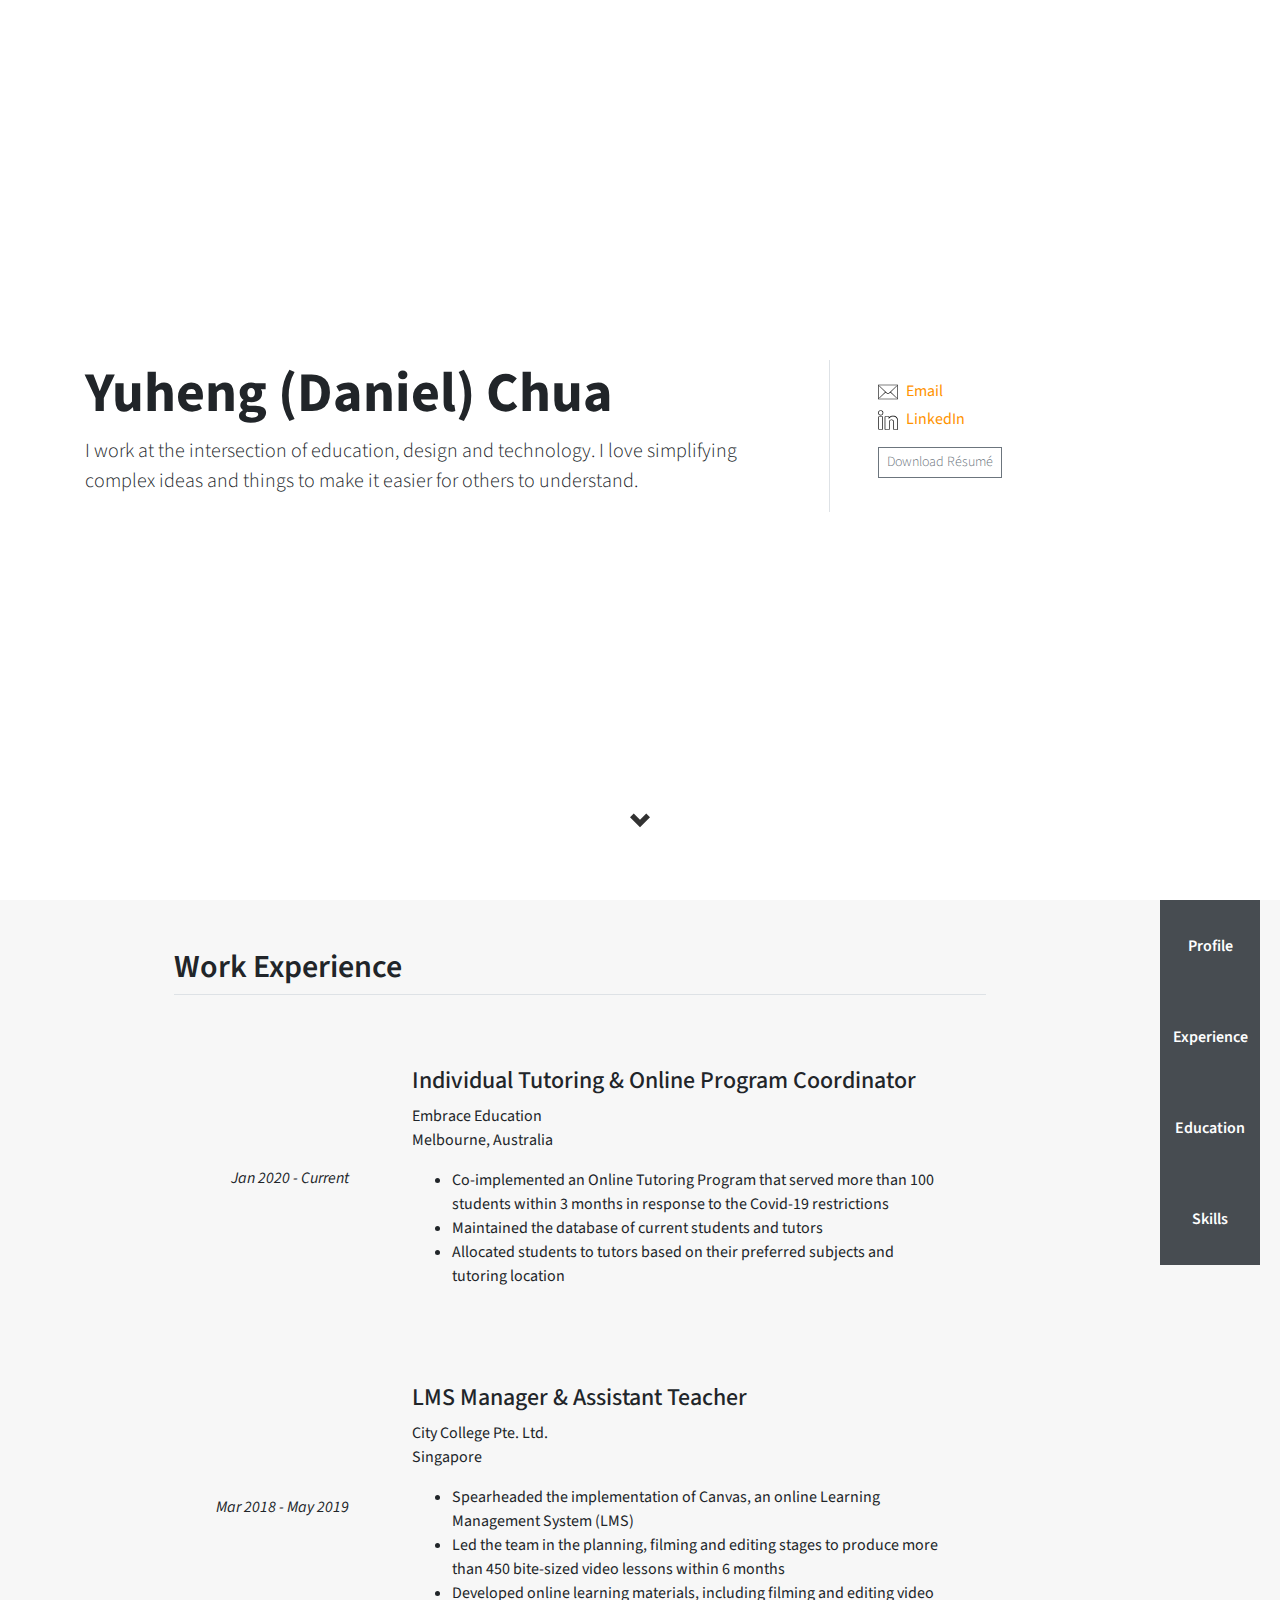
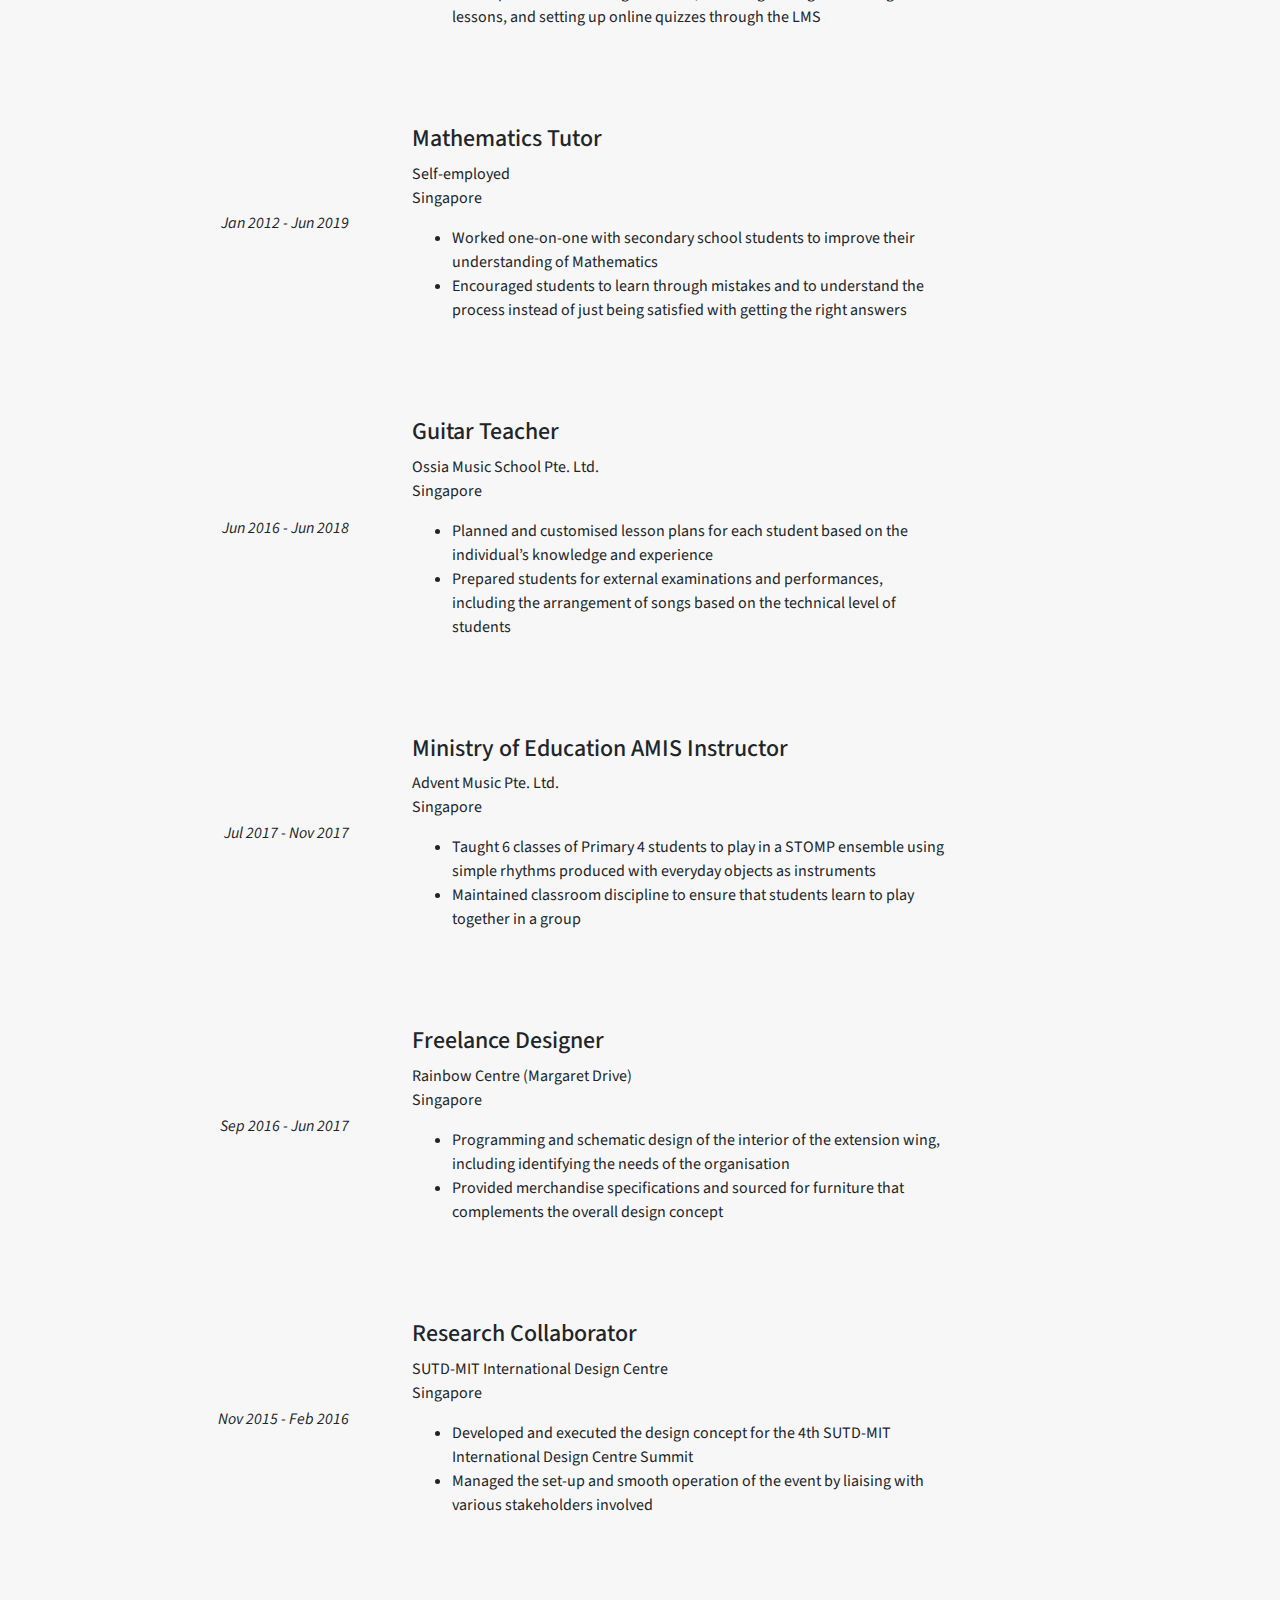
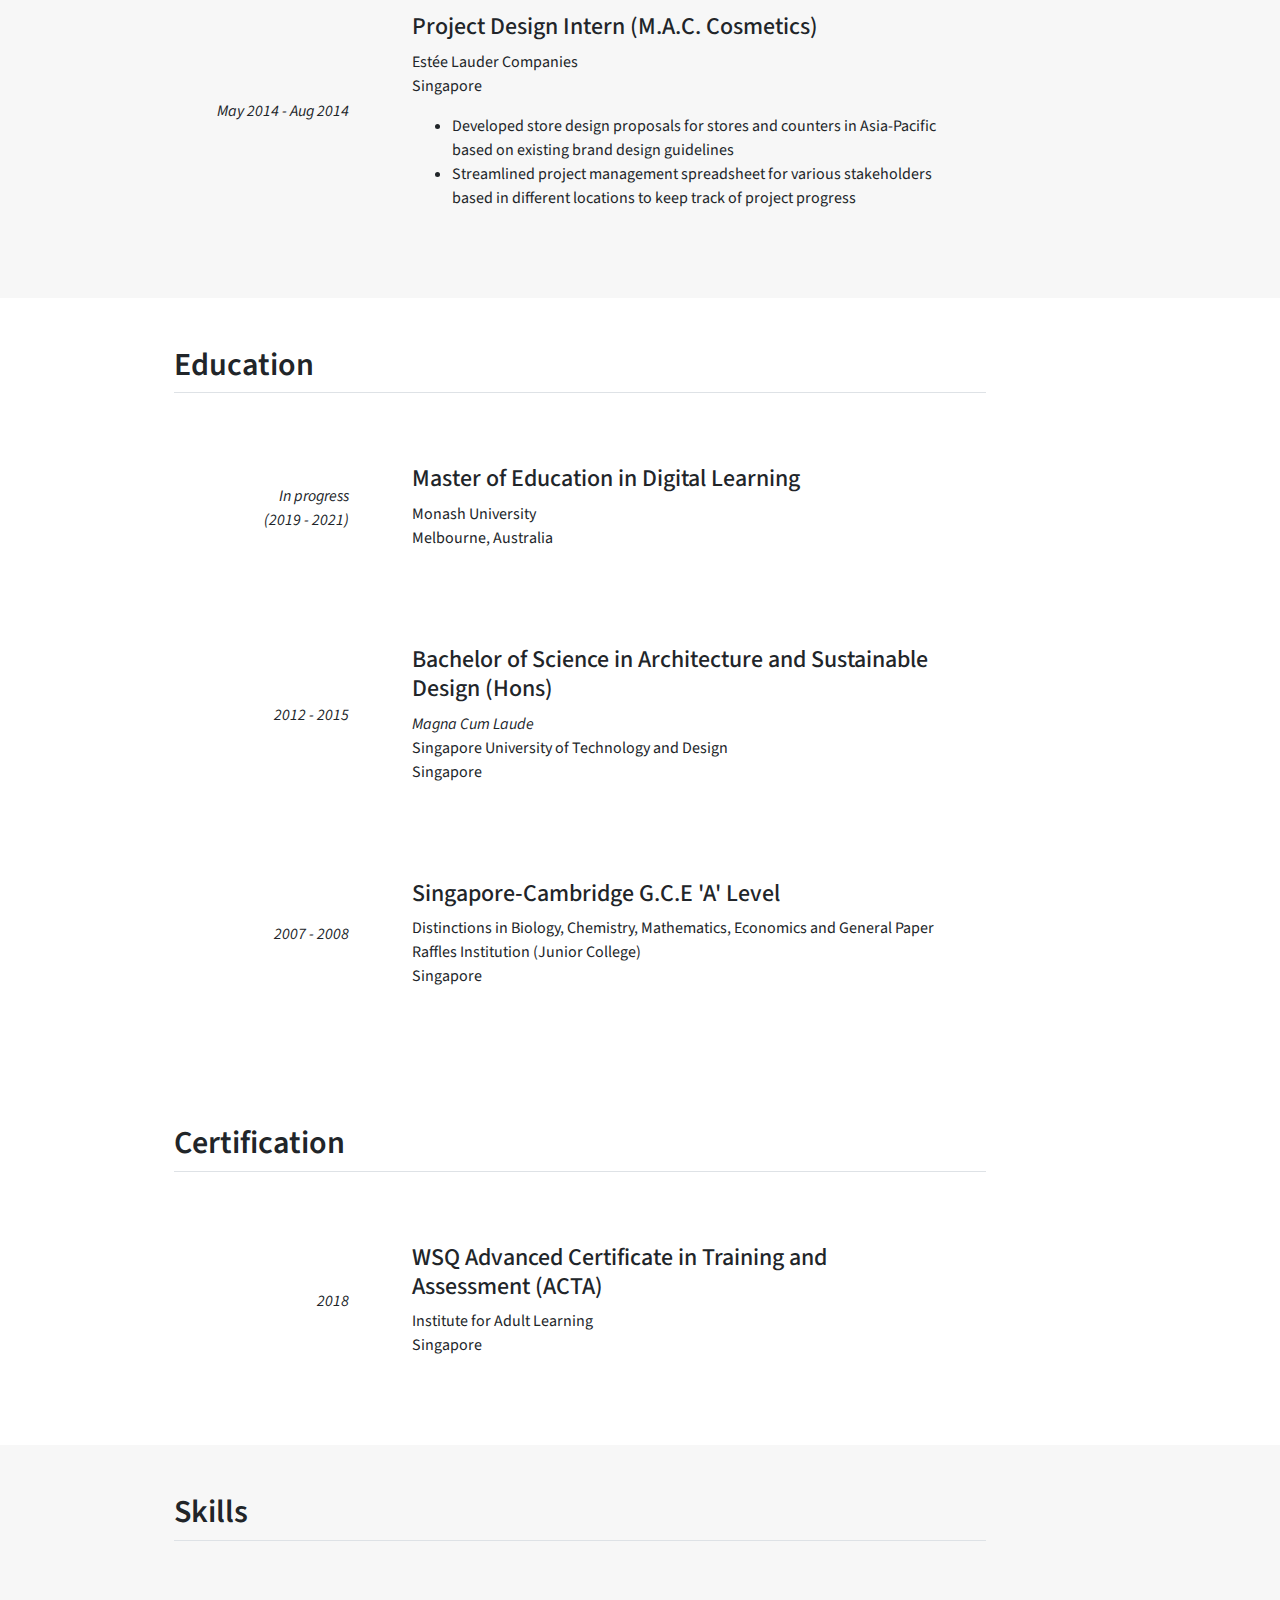
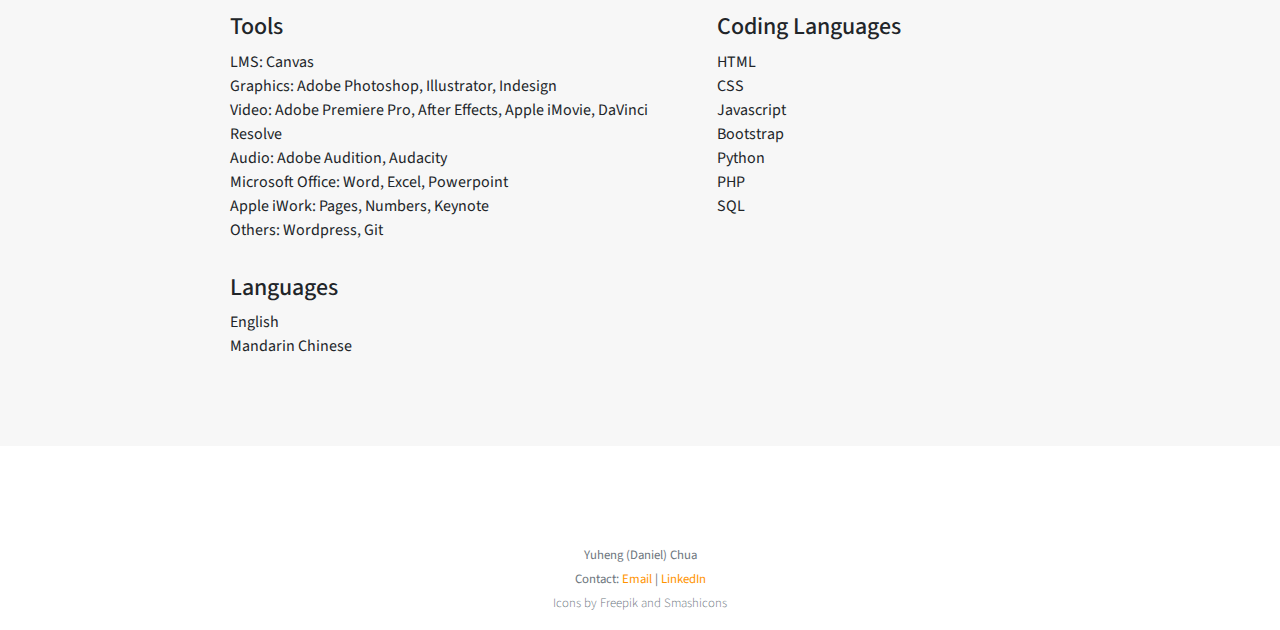
==== index.html @ b3e08696 "Initial commit" ====
<!DOCTYPE html>
<html lang="en" dir="ltr">

<head>
  <meta http-equiv="Content-Type" content="text/html; charset=UTF-8" />
  <meta name="viewport" content="width=device-width, initial-scale=1.0">

  <title>Yuheng (Daniel) Chua</title>

  <link rel="icon" href="images/favicon-daniel_32x32.png" type="image/png" sizes="32x32">

  <link rel="stylesheet" href="css/bootstrap-custom.css">
  <link href="https://fonts.googleapis.com/css2?family=Source+Code+Pro&family=Source+Sans+Pro:ital,wght@0,300;0,400;0,600;0,700;1,300;1,400;1,600;1,700&display=swap" rel="stylesheet">
  <link rel="stylesheet" href="css/styles.css">

</head>

<body>


  <!-- *** HEADER *** -->
  <header>
    <div class="jumbotron d-flex flex-column vh-100 m-0 bg-white">

      <div class=" container my-auto w-100">
        <div class="row align-items-center">

          <div class="col-12 col-lg-8 border-lg-right pr-lg-5">
            <h1 class="display-4 font-weight-bold">Yuheng (Daniel) Chua</h1>
            <p class="lead">I work at the intersection of education, design and technology. I love simplifying complex ideas and things to make it easier for others to understand.</p>
          </div><!-- .col -->

          <div class="col-12 col-lg-4 pl-lg-5">
            <p class="mb-1">
              <a href="mailto:chuayuheng@gmail.com">
                <img src="images/mail.svg" width=20 alt="Email" class="align-text-bottom"><span class="ml-2 my-0">Email</span>
              </a>
            </p>
            <p>
              <a href="https://www.linkedin.com/in/daniel-chua-6987a7190/" target="_blank">
                <img src="images/linkedin.svg" width=20 alt="Email" class="align-text-bottom"><span class="ml-2 my-0 ">LinkedIn</span>
              </a>
            </p>
            <p>
              <a href="downloads/daniel_resume.pdf" class="btn btn-sm btn-outline-secondary font-weight-light" target="_blank">Download Résumé</a>
            </p>

          </div><!-- .col -->
        </div><!-- .row -->

      </div><!-- .jumbotron -->

      <div class="scroll align-self-end mx-auto mb-1">
        <a href="#work-experience">
          <img src="images/chevron-bottom.svg" width=20 alt="Scroll down">
        </a>
      </div>

    </div><!-- .d-flex -->

    <nav id="navbar" class="navbar navbar-expand-lg navbar-light bg-dark">
      <button class="navbar-toggler ml-auto bg-light" type="button" data-toggle="collapse" data-target="#navbarSupportedContent" aria-controls="navbarSupportedContent" aria-expanded="false" aria-label="Toggle navigation">
        <span class="navbar-toggler-icon"></span>
      </button>
      <div class="collapse navbar-collapse" id="navbarSupportedContent">
        <ul class="navbar-nav m-0 mt-2 w-100">
          <li class="nav-item m-0 w-100">
            <a class="nav-link text-white font-weight-semi-bold text-center" href="#">Profile</a>
          </li>
          <li class="nav-item m-0 w-100">
            <a class="nav-link text-white font-weight-semi-bold text-center" href="#work-experience">Experience</a>
          </li>
          <li class="nav-item m-0 w-100">
            <a class="nav-link text-white font-weight-semi-bold text-center" href="#education">Education</a>
          </li>
          <li class="nav-item m-0 w-100">
            <a class="nav-link text-white font-weight-semi-bold text-center" href="#skills">Skills</a>
          </li>
        </ul>
      </div>

    </nav>


  </header>

  <main>

    <!-- *** WORK EXPERIENCE *** -->
    <section class="w-100 mybg-light-grey">
      <div class="section-container">

        <!-- Section title -->
        <div id="work-experience" class="section-title pt-5 mb-5">
          <div class="container px-md-0 border-bottom">
            <h2 class="font-weight-semi-bold">Work Experience</h2>
          </div>
        </div>

        <!-- Section contents -->
        <div class="section-contents container py-2">

          <!-- START: Job Entry -->
          <div class="row align-items-center py-md-3 mb-5">

            <!-- Job title & summary -->
            <div class="col-12 col-md-3 pl-md-0 pr-md-5 text-md-right">
              <p><i>Jan 2020 - Current</i></p>
            </div>

            <!-- Job description -->
            <div class="col-12 col-md-9 pr-md-0">
              <h3 class="h4">Individual Tutoring & Online Program Coordinator</h3>
              <p>
                Embrace Education<br>
                Melbourne, Australia
              </p>
              <ul>
                <li>Co-implemented an Online Tutoring Program that served more than 100 students within 3 months in response to the Covid-19 restrictions</li>
                <li>Maintained the database of current students and tutors</li>
                <li>Allocated students to tutors based on their preferred subjects and tutoring location</li>
              </ul>
            </div>
          </div>
          <!-- END: Job Entry -->

          <!-- START: Job Entry -->
          <div class="row align-items-center py-md-3 mb-5">

            <!-- Job title & summary -->
            <div class="col-12 col-md-3 pl-md-0 pr-md-5 text-md-right">
              <p><i>Mar 2018 - May 2019</i></p>
            </div>

            <!-- Job description -->
            <div class="col-12 col-md-9 pr-md-0">
              <h3 class="h4">LMS Manager & Assistant Teacher</h3>
              <p>
                City College Pte. Ltd.<br>
                Singapore
              </p>
              <ul>
                <li>Spearheaded the implementation of Canvas, an online Learning Management System (LMS)</li>
                <li>Led the team in the planning, filming and editing stages to produce more than 450 bite-sized video lessons within 6 months</li>
                <li>Developed online learning materials, including filming and editing video lessons, and setting up online quizzes through the LMS</li>
              </ul>
            </div>
          </div>
          <!-- END: Job Entry -->

          <!-- START: Job Entry -->
          <div class="row align-items-center py-md-3 mb-5">

            <!-- Job title & summary -->
            <div class="col-12 col-md-3 pl-md-0 pr-md-5 text-md-right">
              <p><i>Jan 2012 - Jun 2019</i></p>
            </div>

            <!-- Job description -->
            <div class="col-12 col-md-9 pr-md-0">
              <h3 class="h4">Mathematics Tutor</h3>
              <p>
                Self-employed<br>
                Singapore
              </p>
              <ul>
                <li>Worked one-on-one with secondary school students to improve their understanding of Mathematics</li>
                <li>Encouraged students to learn through mistakes and to understand the process instead of just being satisfied with getting the right answers</li>
              </ul>
            </div>
          </div>
          <!-- END: Job Entry -->

          <!-- START: Job Entry -->
          <div class="row align-items-center py-md-3 mb-5">

            <!-- Job title & summary -->
            <div class="col-12 col-md-3 pl-md-0 pr-md-5 text-md-right">
              <p><i>Jun 2016 - Jun 2018</i></p>
            </div>

            <!-- Job description -->
            <div class="col-12 col-md-9 pr-md-0">
              <h3 class="h4">Guitar Teacher</h3>
              <p>
                Ossia Music School Pte. Ltd.<br>
                Singapore
              </p>
              <ul>
                <li>Planned and customised lesson plans for each student based on the individual’s knowledge and experience</li>
                <li>Prepared students for external examinations and performances, including the arrangement of songs based on the technical level of students</li>
              </ul>
            </div>
          </div>
          <!-- END: Job Entry -->

          <!-- START: Job Entry -->
          <div class="row align-items-center py-md-3 mb-5">

            <!-- Job title & summary -->
            <div class="col-12 col-md-3 pl-md-0 pr-md-5 text-md-right">
              <p><i>Jul 2017 - Nov 2017</i></p>
            </div>

            <!-- Job description -->
            <div class="col-12 col-md-9 pr-md-0">
              <h3 class="h4">Ministry of Education AMIS Instructor</h3>
              <p>
                Advent Music Pte. Ltd.<br>
                Singapore
              </p>
              <ul>
                <li>Taught 6 classes of Primary 4 students to play in a STOMP ensemble using simple rhythms produced with everyday objects as instruments</li>
                <li>Maintained classroom discipline to ensure that students learn to play together in a group</li>
              </ul>
            </div>
          </div>
          <!-- END: Job Entry -->

          <!-- START: Job Entry -->
          <div class="row align-items-center py-md-3 mb-5">

            <!-- Job title & summary -->
            <div class="col-12 col-md-3 pl-md-0 pr-md-5 text-md-right">
              <p><i>Sep 2016 - Jun 2017</i></p>
            </div>

            <!-- Job description -->
            <div class="col-12 col-md-9 pr-md-0">
              <h3 class="h4">Freelance Designer</h3>
              <p>
                Rainbow Centre (Margaret Drive)<br>
                Singapore
              </p>
              <ul>
                <li>Programming and schematic design of the interior of the extension wing, including identifying the needs of the organisation</li>
                <li>Provided merchandise specifications and sourced for furniture that complements the overall design concept</li>
              </ul>
            </div>
          </div>
          <!-- END: Job Entry -->

          <!-- START: Job Entry -->
          <div class="row align-items-center py-md-3 mb-5">

            <!-- Job title & summary -->
            <div class="col-12 col-md-3 pl-md-0 pr-md-5 text-md-right">
              <p><i>Nov 2015 - Feb 2016</i></p>
            </div>

            <!-- Job description -->
            <div class="col-12 col-md-9 pr-md-0">
              <h3 class="h4">Research Collaborator</h3>
              <p>
                SUTD-MIT International Design Centre<br>
                Singapore
              </p>
              <ul>
                <li>Developed and executed the design concept for the 4th SUTD-MIT International Design Centre Summit</li>
                <li>Managed the set-up and smooth operation of the event by liaising with various stakeholders involved</li>
              </ul>
            </div>
          </div>
          <!-- END: Job Entry -->

          <!-- START: Job Entry -->
          <div class="row align-items-center py-md-3 mb-5">

            <!-- Job title & summary -->
            <div class="col-12 col-md-3 pl-md-0 pr-md-5 text-md-right">
              <p><i>May 2014 - Aug 2014</i></p>
            </div>

            <!-- Job description -->
            <div class="col-12 col-md-9 pr-md-0">
              <h3 class="h4">Project Design Intern (M.A.C. Cosmetics)</h3>
              <p>
                Estée Lauder Companies<br>
                Singapore
              </p>
              <ul>
                <li>Developed store design proposals for stores and counters in Asia-Pacific based on existing brand design guidelines</li>
                <li>Streamlined project management spreadsheet for various stakeholders based in different locations to keep track of project progress</li>
              </ul>
            </div>
          </div>
          <!-- END: Job Entry -->


        </div><!-- Section contents .container -->

      </div><!-- section-container -->
    </section>

    <!-- *** EDUCATION *** -->
    <section class="w-100">
      <div class="section-container">

        <!-- Section title -->
        <div id="education" class="section-title pt-5 mb-5">
          <div class="container px-md-0 border-bottom">
            <h2 class="font-weight-semi-bold">Education</h2>
          </div>
        </div>

        <!-- Section contents -->
        <div class="section-contents container py-2">

          <!-- START: School Entry -->
          <div class="row align-items-center py-md-3 mb-5">

            <!-- Year -->
            <div class="col-12 col-md-3 pl-md-0 pr-md-5 text-md-right">
              <p>
                <i>In progress</i><br>
                <i>(2019 - 2021)</i>
              </p>
            </div>

            <!-- School description -->
            <div class="col-12 col-md-9 pr-md-0">
              <h3 class="h4">Master of Education in Digital Learning</h3>
              <p>
                Monash University<br>
                Melbourne, Australia
              </p>
            </div>
          </div>
          <!-- END: School Entry -->

          <!-- START: School Entry -->
          <div class="row align-items-center py-md-3 mb-5">

            <!-- Year -->
            <div class="col-12 col-md-3 pl-md-0 pr-md-5 text-md-right">
              <p>
                <i>2012 - 2015</i>
              </p>
            </div>

            <!-- School description -->
            <div class="col-12 col-md-9 pr-md-0">
              <h3 class="h4">Bachelor of Science in Architecture and Sustainable Design (Hons)</h3>
              <p>
                <i>Magna Cum Laude</i><br>
                Singapore University of Technology and Design<br>
                Singapore
              </p>
            </div>
          </div>
          <!-- END: School Entry -->

          <!-- START: School Entry -->
          <div class="row align-items-center py-md-3 mb-5">

            <!-- Year -->
            <div class="col-12 col-md-3 pl-md-0 pr-md-5 text-md-right">
              <p>
                <i>2007 - 2008</i>
              </p>
            </div>

            <!-- School description -->
            <div class="col-12 col-md-9 pr-md-0">
              <h3 class="h4">Singapore-Cambridge G.C.E 'A' Level</h3>
              <p>
                Distinctions in Biology, Chemistry, Mathematics, Economics and General Paper<br>
                Raffles Institution (Junior College)<br>
                Singapore
              </p>
            </div>
          </div>
          <!-- END: School Entry -->



        </div><!-- Section contents .container -->

      </div><!-- section-container -->
    </section>

    <!-- *** Certification *** -->
    <section class="w-100">
      <div class="section-container">

        <!-- Section title -->
        <div id="certification" class="section-title pt-5 mb-5">
          <div class="container px-md-0 border-bottom">
            <h2 class="font-weight-semi-bold">Certification</h2>
          </div>
        </div>

        <!-- Section contents -->
        <div class="section-contents container py-2">

          <!-- START: School Entry -->
          <div class="row align-items-center py-md-3 mb-5">

            <!-- Year -->
            <div class="col-12 col-md-3 pl-md-0 pr-md-5 text-md-right">
              <p>
                <i>2018</i>
              </p>
            </div>

            <!-- School description -->
            <div class="col-12 col-md-9 pr-md-0">
              <h3 class="h4">WSQ Advanced Certificate in Training and Assessment (ACTA)</h3>
              <p>
                Institute for Adult Learning<br>
                Singapore
              </p>
            </div>
          </div>
          <!-- END: School Entry -->

        </div><!-- Section contents .container -->
      </div><!-- section-container -->
    </section>

    <!-- *** SKILLS *** -->
    <section class="w-100 mybg-light-grey">
      <div class="section-container">

        <!-- Section title -->
        <div id="skills" class="section-title pt-5 mb-5">
          <div class="container px-md-0 border-bottom">
            <h2 class="font-weight-semi-bold">Skills</h2>
          </div>
        </div>

        <!-- Section contents -->
        <div class="section-contents container py-2">

          <!-- START: Skills Entry -->
          <div class="row py-md-3 mb-5">

            <!-- Skills Section -->
            <div class="col-12 col-md-8 mb-3">
              <h3 class="h4">Tools</h3>
              <ul class="list-no-bullet">
                <li>LMS: Canvas</li>
                <li>Graphics: Adobe Photoshop, Illustrator, Indesign</li>
                <li>Video: Adobe Premiere Pro, After Effects, Apple iMovie, DaVinci Resolve</li>
                <li>Audio: Adobe Audition, Audacity</li>
                <li>Microsoft Office: Word, Excel, Powerpoint</li>
                <li>Apple iWork: Pages, Numbers, Keynote</li>
                <li>Others: Wordpress, Git</li>
              </ul>
            </div>

            <!-- Skills Section -->
            <div class="col-6 col-md-4 mb-3">
              <h3 class="h4">Coding Languages</h3>
              <ul class="list-no-bullet">
                <li>HTML</li>
                <li>CSS</li>
                <li>Javascript</li>
                <li>Bootstrap</li>
                <li>Python</li>
                <li>PHP</li>
                <li>SQL</li>
              </ul>
            </div>

            <!-- Skills Section -->
            <div class="col-6 col-md-12">
              <h3 class="h4">Languages</h3>
              <ul class="list-no-bullet">
                <li>English</li>
                <li>Mandarin Chinese</li>
              </ul>
            </div>

          </div>
          <!-- END: Skills Entry -->

        </div><!-- Section contents .container -->
      </div><!-- section-container -->
    </section>



  </main>

  <!-- *** Footer *** -->
  <footer class="mt-5 pt-5 pb-3">
    <div class="text-muted text-center">
      <small>
        Yuheng (Daniel) Chua<br>
        Contact: <a href="mailto:chuayuheng@gmail.com">Email</a> | <a href="https://www.linkedin.com/in/daniel-chua-6987a7190/" target="_blank">LinkedIn</a><br>
        <span class="footer-credits">Icons by <a class="text-muted" href="https://www.flaticon.com/authors/freepik" title="Freepik">Freepik</a> and <a class="text-muted" href="https://www.flaticon.com/authors/smashicons"
            title="Smashicons">Smashicons</a></span>
      </small>
    </div>


  </footer>


  <script src="https://code.jquery.com/jquery-3.5.1.min.js" integrity="sha256-9/aliU8dGd2tb6OSsuzixeV4y/faTqgFtohetphbbj0=" crossorigin="anonymous"></script>
  <script type="text/javascript" src="https://stackpath.bootstrapcdn.com/bootstrap/4.5.2/js/bootstrap.min.js"></script>
  <script type="text/javascript" src="scripts.js">

  </script>
</body>

</html>
---- css/styles.css ----
/*****************   GLOBAL STYLES   *****************/
html {
  scroll-behavior: smooth;
}

body {
  font-family: 'Source Sans Pro', sans-serif;
}

.font-weight-semi-bold {
  font-weight: 600;
}

/* Add monospace class */
.text-monospace {
  font-family: 'Source Code Pro', sans-serif !important;
}

.mybg-light-grey {
  background-color: #f7f7f7;
}

@media (min-width: 992px) {
  .border-lg-right {
    border-right: 1px solid #dee2e6 !important;
  }
}

/*****************   LISTS   *****************/
.list-no-bullet {
  list-style-type: none;
  padding-left: 0;
}

/*****************   HEADER   *****************/
/* Scroll button */
.scroll {
  opacity: 80%;
}

/* Navbar */
.sticky-nav {
  position: fixed;
  z-index: 100;
  top: 0;
  width: 100%;
}

.active {
  background-color: #0848A1;
}

@media (min-width: 992px) {
  #navbar {
    width: 100px;
    float: right;
    right: 20px;
    padding: 0;
    opacity: 90%;
  }

  #navbar .navbar-nav {
    display: flex;
    flex-direction: column;
    margin-top: 0 !important;
  }

  .nav-link {
    display: flex;
    justify-content: center;
    align-items: center;
    padding-top: 2.1rem;
    padding-bottom: 2.1rem;
  }

  .sticky-nav {
    position: fixed;
    top: 50px;
    right: 20px;
  }
}

/*****************   SECTION CONTENTS   *****************/
@media (min-width: 768px) {
  .section-contents {
    width: 75%;
    margin: inherit auto;
  }
}

@media (min-width: 992px) {
  .section-container {
    margin-right: 120px;
  }

  .section-title {
    width: 70%;
    margin-left: auto !important;
    margin-right: auto !important;
  }

  .section-contents {
    width: 63%;
    margin: inherit auto;
  }
}

/*****************   FOOTER   *****************/
.footer-credits {
  font-weight: 300;
}
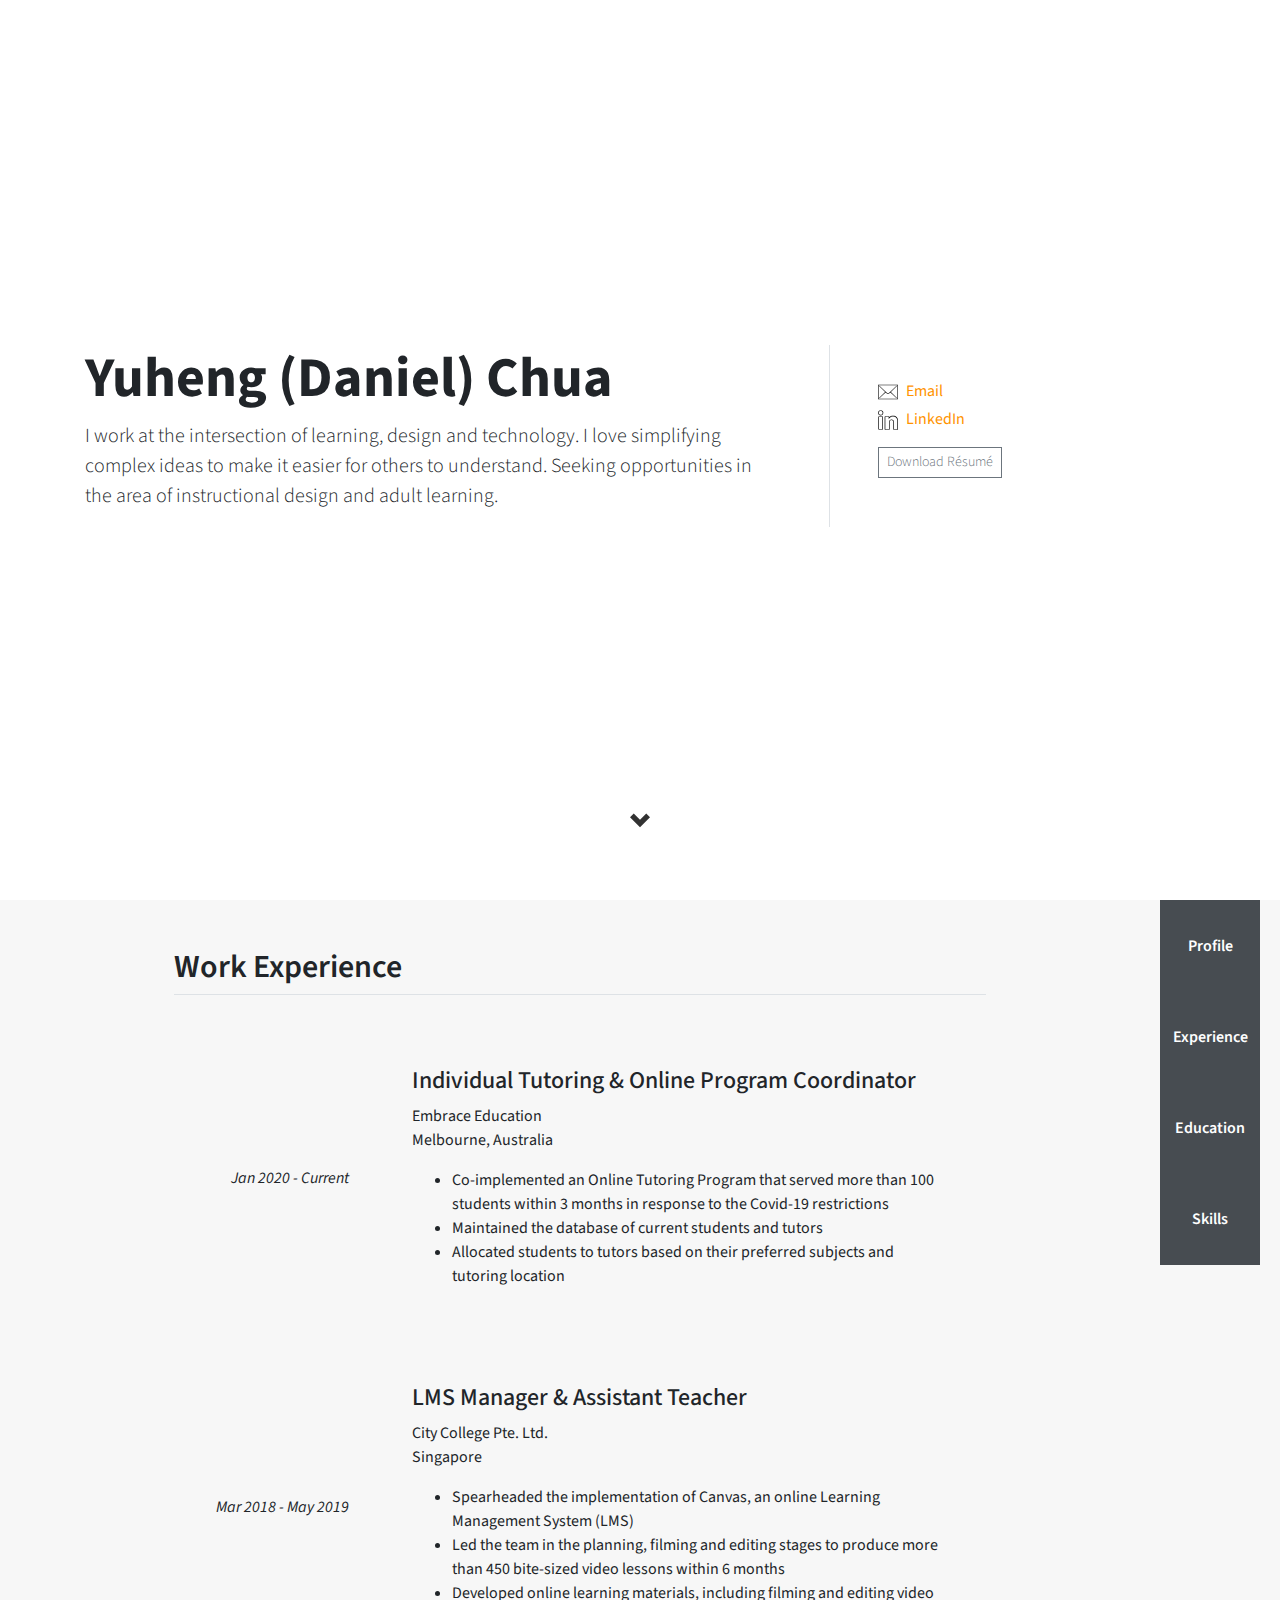
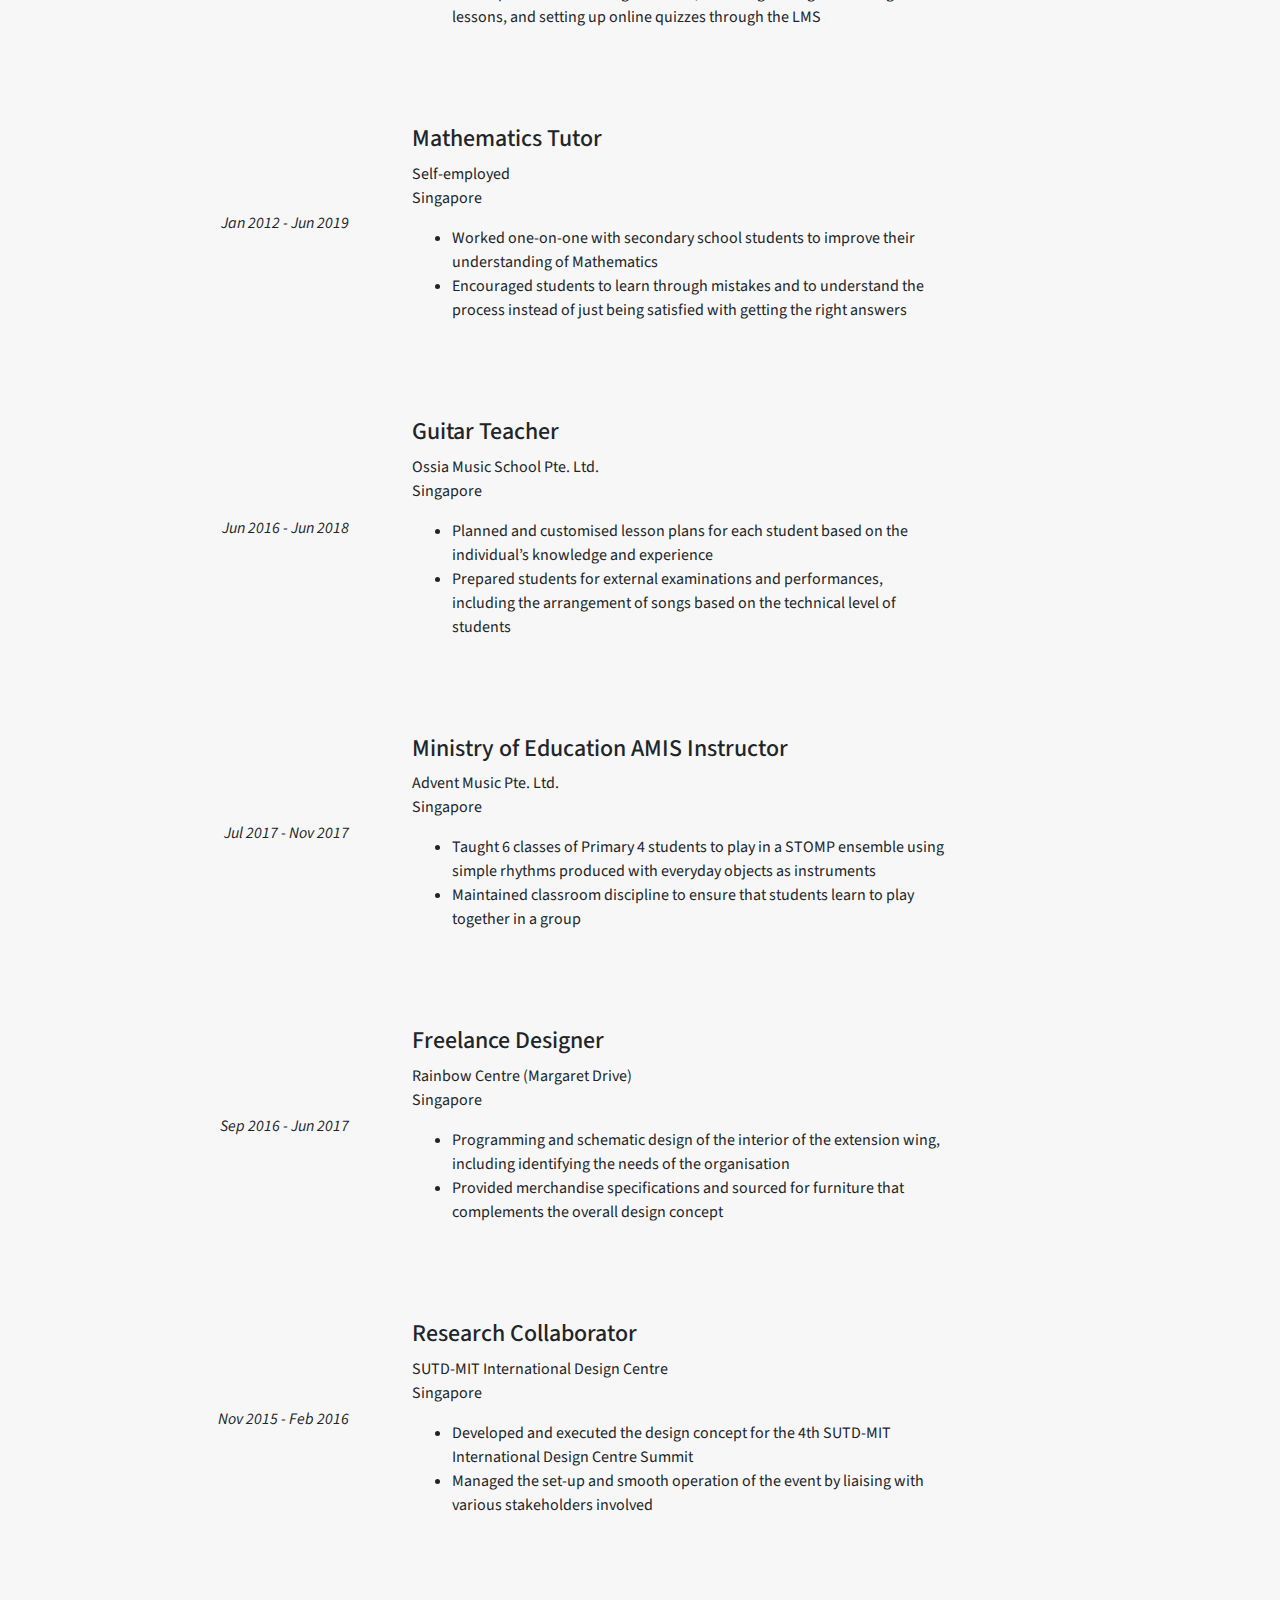
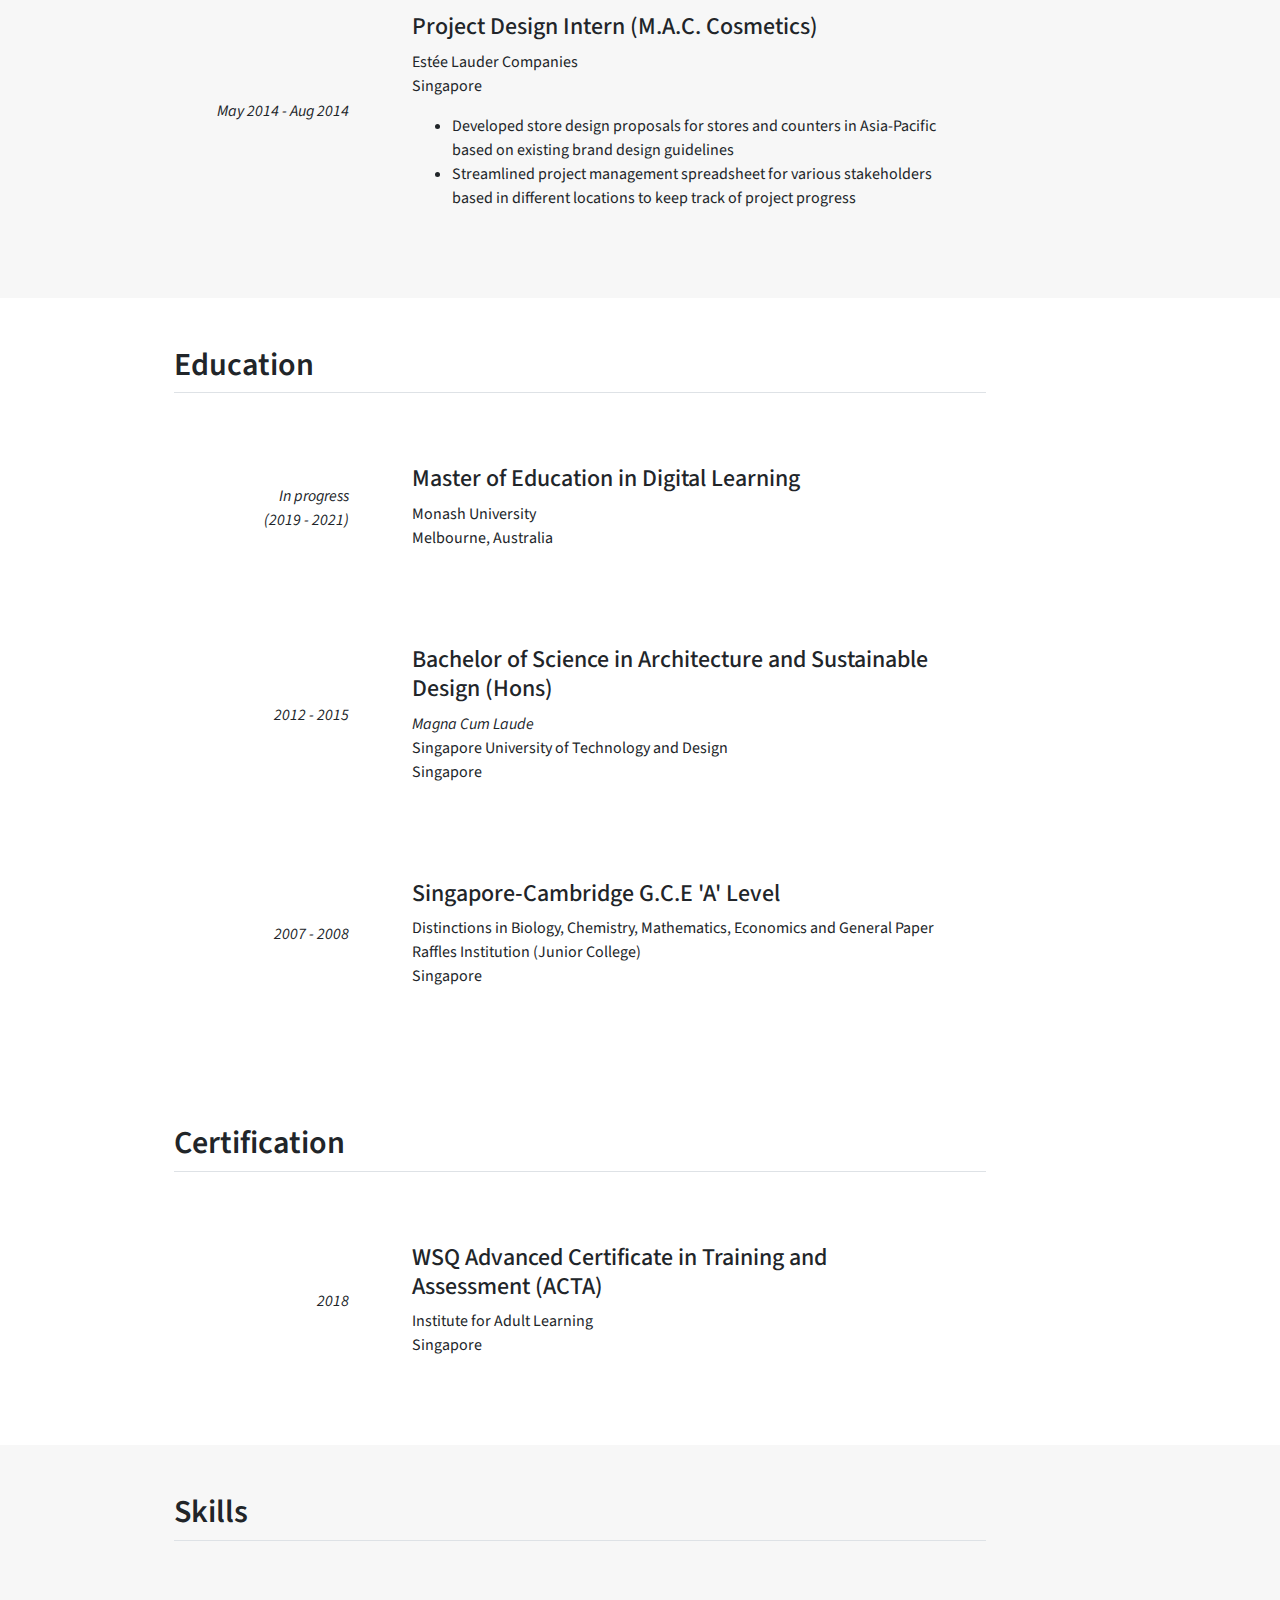
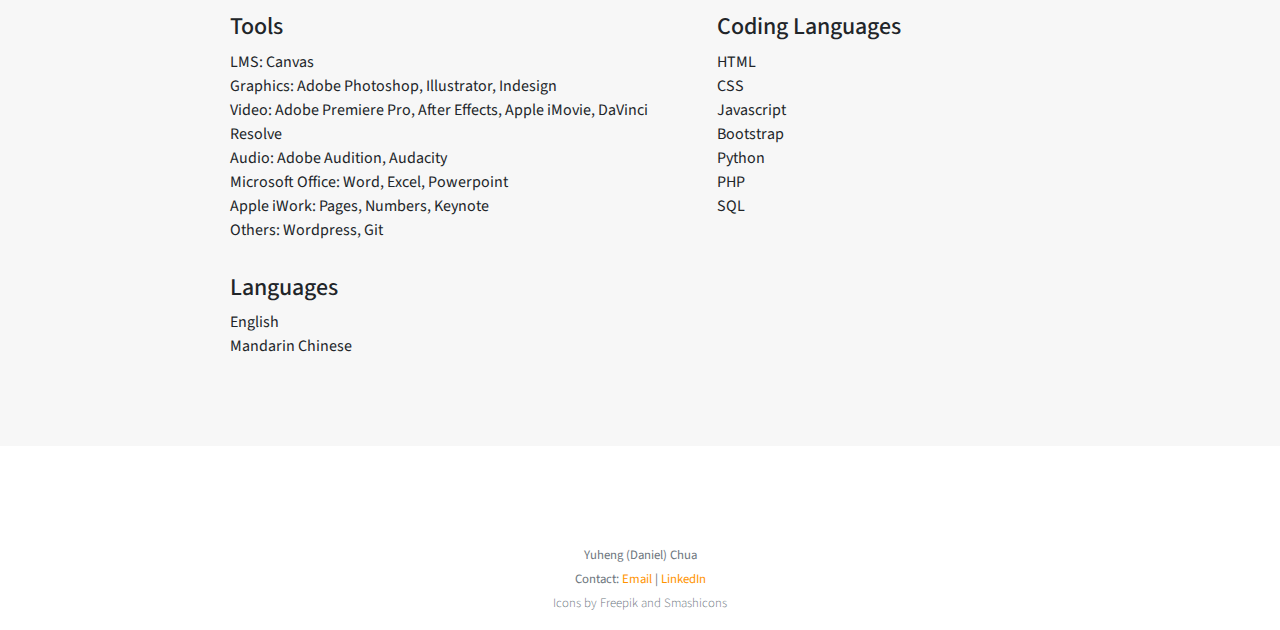
==== commit 5a0a82af: "Update resume" ====
--- a/index.html
+++ b/index.html
@@ -22,12 +22,12 @@
   <header>
     <div class="jumbotron d-flex flex-column vh-100 m-0 bg-white">
 
-      <div class=" container my-auto w-100">
+      <div class="container my-auto w-100">
         <div class="row align-items-center">
 
           <div class="col-12 col-lg-8 border-lg-right pr-lg-5">
             <h1 class="display-4 font-weight-bold">Yuheng (Daniel) Chua</h1>
-            <p class="lead">I work at the intersection of education, design and technology. I love simplifying complex ideas and things to make it easier for others to understand.</p>
+            <p class="lead">I work at the intersection of learning, design and technology. I love simplifying complex ideas to make it easier for others to understand. Seeking opportunities in the area of instructional design and adult learning.</p>
           </div><!-- .col -->
 
           <div class="col-12 col-lg-4 pl-lg-5">
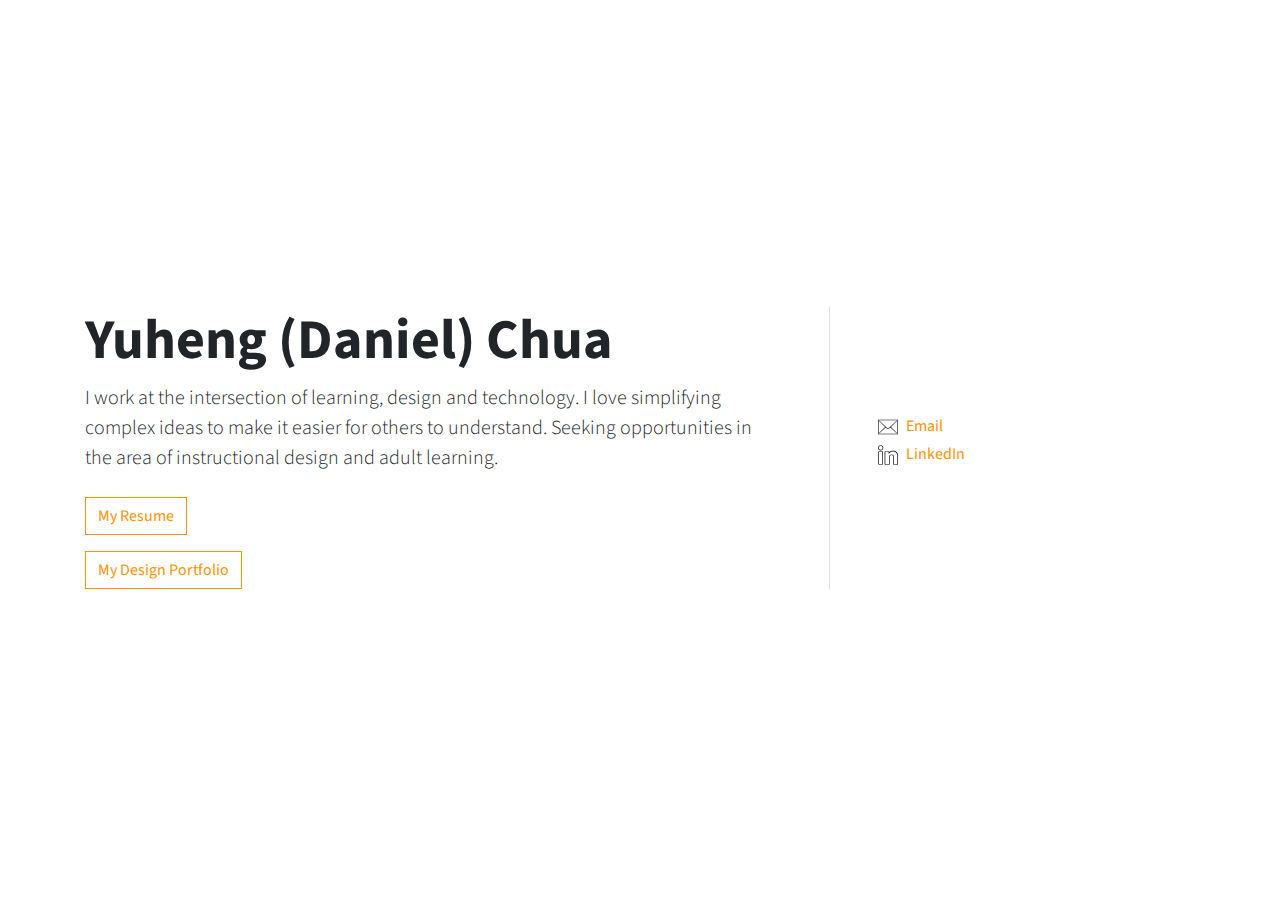
==== commit 6044488f: "Update index to separate resume" ====
--- a/index.html
+++ b/index.html
@@ -17,485 +17,45 @@
 
 <body>
 
+  <div class="jumbotron d-flex flex-column vh-100 m-0 bg-white">
 
-  <!-- *** HEADER *** -->
-  <header>
-    <div class="jumbotron d-flex flex-column vh-100 m-0 bg-white">
+    <div class="container my-auto w-100">
+      <div class="row align-items-center">
 
-      <div class="container my-auto w-100">
-        <div class="row align-items-center">
+        <div class="col-12 col-lg-8 border-lg-right pr-lg-5">
+          <h1 class="display-4 font-weight-bold">Yuheng (Daniel) Chua</h1>
+          <p class="lead mb-4">I work at the intersection of learning, design and technology. I love simplifying complex ideas to make it easier for others to understand. Seeking opportunities in the area of instructional design and adult learning.
+          </p>
+          <div class="mb-3">
+            <a href="/resume.html" class="btn btn-outline-primary">My Resume</a>
+          </div>
+          <div class="">
+            <a href="/portfolio.html" class="btn btn-outline-primary">My Design Portfolio</a>
+          </div>
+        </div><!-- .col -->
 
-          <div class="col-12 col-lg-8 border-lg-right pr-lg-5">
-            <h1 class="display-4 font-weight-bold">Yuheng (Daniel) Chua</h1>
-            <p class="lead">I work at the intersection of learning, design and technology. I love simplifying complex ideas to make it easier for others to understand. Seeking opportunities in the area of instructional design and adult learning.</p>
-          </div><!-- .col -->
+        <div class="col-12 col-lg-4 pl-lg-5">
+          <p class="mb-1">
+            <a href="mailto:chuayuheng@gmail.com">
+              <img src="images/mail.svg" width=20 alt="Email" class="align-text-bottom"><span class="ml-2 my-0">Email</span>
+            </a>
+          </p>
+          <p>
+            <a href="https://www.linkedin.com/in/daniel-chua-6987a7190/" target="_blank">
+              <img src="images/linkedin.svg" width=20 alt="Email" class="align-text-bottom"><span class="ml-2 my-0 ">LinkedIn</span>
+            </a>
+          </p>
+        </div><!-- .col -->
+      </div><!-- .row -->
 
-          <div class="col-12 col-lg-4 pl-lg-5">
-            <p class="mb-1">
-              <a href="mailto:chuayuheng@gmail.com">
-                <img src="images/mail.svg" width=20 alt="Email" class="align-text-bottom"><span class="ml-2 my-0">Email</span>
-              </a>
-            </p>
-            <p>
-              <a href="https://www.linkedin.com/in/daniel-chua-6987a7190/" target="_blank">
-                <img src="images/linkedin.svg" width=20 alt="Email" class="align-text-bottom"><span class="ml-2 my-0 ">LinkedIn</span>
-              </a>
-            </p>
-            <p>
-              <a href="downloads/daniel_resume.pdf" class="btn btn-sm btn-outline-secondary font-weight-light" target="_blank">Download Résumé</a>
-            </p>
+    </div><!-- .jumbotron -->
 
-          </div><!-- .col -->
-        </div><!-- .row -->
+    <div class="scroll align-self-end mx-auto mb-1">
 
-      </div><!-- .jumbotron -->
-
-      <div class="scroll align-self-end mx-auto mb-1">
-        <a href="#work-experience">
-          <img src="images/chevron-bottom.svg" width=20 alt="Scroll down">
-        </a>
-      </div>
-
-    </div><!-- .d-flex -->
-
-    <nav id="navbar" class="navbar navbar-expand-lg navbar-light bg-dark">
-      <button class="navbar-toggler ml-auto bg-light" type="button" data-toggle="collapse" data-target="#navbarSupportedContent" aria-controls="navbarSupportedContent" aria-expanded="false" aria-label="Toggle navigation">
-        <span class="navbar-toggler-icon"></span>
-      </button>
-      <div class="collapse navbar-collapse" id="navbarSupportedContent">
-        <ul class="navbar-nav m-0 mt-2 w-100">
-          <li class="nav-item m-0 w-100">
-            <a class="nav-link text-white font-weight-semi-bold text-center" href="#">Profile</a>
-          </li>
-          <li class="nav-item m-0 w-100">
-            <a class="nav-link text-white font-weight-semi-bold text-center" href="#work-experience">Experience</a>
-          </li>
-          <li class="nav-item m-0 w-100">
-            <a class="nav-link text-white font-weight-semi-bold text-center" href="#education">Education</a>
-          </li>
-          <li class="nav-item m-0 w-100">
-            <a class="nav-link text-white font-weight-semi-bold text-center" href="#skills">Skills</a>
-          </li>
-        </ul>
-      </div>
-
-    </nav>
-
-
-  </header>
-
-  <main>
-
-    <!-- *** WORK EXPERIENCE *** -->
-    <section class="w-100 mybg-light-grey">
-      <div class="section-container">
-
-        <!-- Section title -->
-        <div id="work-experience" class="section-title pt-5 mb-5">
-          <div class="container px-md-0 border-bottom">
-            <h2 class="font-weight-semi-bold">Work Experience</h2>
-          </div>
-        </div>
-
-        <!-- Section contents -->
-        <div class="section-contents container py-2">
-
-          <!-- START: Job Entry -->
-          <div class="row align-items-center py-md-3 mb-5">
-
-            <!-- Job title & summary -->
-            <div class="col-12 col-md-3 pl-md-0 pr-md-5 text-md-right">
-              <p><i>Jan 2020 - Current</i></p>
-            </div>
-
-            <!-- Job description -->
-            <div class="col-12 col-md-9 pr-md-0">
-              <h3 class="h4">Individual Tutoring & Online Program Coordinator</h3>
-              <p>
-                Embrace Education<br>
-                Melbourne, Australia
-              </p>
-              <ul>
-                <li>Co-implemented an Online Tutoring Program that served more than 100 students within 3 months in response to the Covid-19 restrictions</li>
-                <li>Maintained the database of current students and tutors</li>
-                <li>Allocated students to tutors based on their preferred subjects and tutoring location</li>
-              </ul>
-            </div>
-          </div>
-          <!-- END: Job Entry -->
-
-          <!-- START: Job Entry -->
-          <div class="row align-items-center py-md-3 mb-5">
-
-            <!-- Job title & summary -->
-            <div class="col-12 col-md-3 pl-md-0 pr-md-5 text-md-right">
-              <p><i>Mar 2018 - May 2019</i></p>
-            </div>
-
-            <!-- Job description -->
-            <div class="col-12 col-md-9 pr-md-0">
-              <h3 class="h4">LMS Manager & Assistant Teacher</h3>
-              <p>
-                City College Pte. Ltd.<br>
-                Singapore
-              </p>
-              <ul>
-                <li>Spearheaded the implementation of Canvas, an online Learning Management System (LMS)</li>
-                <li>Led the team in the planning, filming and editing stages to produce more than 450 bite-sized video lessons within 6 months</li>
-                <li>Developed online learning materials, including filming and editing video lessons, and setting up online quizzes through the LMS</li>
-              </ul>
-            </div>
-          </div>
-          <!-- END: Job Entry -->
-
-          <!-- START: Job Entry -->
-          <div class="row align-items-center py-md-3 mb-5">
-
-            <!-- Job title & summary -->
-            <div class="col-12 col-md-3 pl-md-0 pr-md-5 text-md-right">
-              <p><i>Jan 2012 - Jun 2019</i></p>
-            </div>
-
-            <!-- Job description -->
-            <div class="col-12 col-md-9 pr-md-0">
-              <h3 class="h4">Mathematics Tutor</h3>
-              <p>
-                Self-employed<br>
-                Singapore
-              </p>
-              <ul>
-                <li>Worked one-on-one with secondary school students to improve their understanding of Mathematics</li>
-                <li>Encouraged students to learn through mistakes and to understand the process instead of just being satisfied with getting the right answers</li>
-              </ul>
-            </div>
-          </div>
-          <!-- END: Job Entry -->
-
-          <!-- START: Job Entry -->
-          <div class="row align-items-center py-md-3 mb-5">
-
-            <!-- Job title & summary -->
-            <div class="col-12 col-md-3 pl-md-0 pr-md-5 text-md-right">
-              <p><i>Jun 2016 - Jun 2018</i></p>
-            </div>
-
-            <!-- Job description -->
-            <div class="col-12 col-md-9 pr-md-0">
-              <h3 class="h4">Guitar Teacher</h3>
-              <p>
-                Ossia Music School Pte. Ltd.<br>
-                Singapore
-              </p>
-              <ul>
-                <li>Planned and customised lesson plans for each student based on the individual’s knowledge and experience</li>
-                <li>Prepared students for external examinations and performances, including the arrangement of songs based on the technical level of students</li>
-              </ul>
-            </div>
-          </div>
-          <!-- END: Job Entry -->
-
-          <!-- START: Job Entry -->
-          <div class="row align-items-center py-md-3 mb-5">
-
-            <!-- Job title & summary -->
-            <div class="col-12 col-md-3 pl-md-0 pr-md-5 text-md-right">
-              <p><i>Jul 2017 - Nov 2017</i></p>
-            </div>
-
-            <!-- Job description -->
-            <div class="col-12 col-md-9 pr-md-0">
-              <h3 class="h4">Ministry of Education AMIS Instructor</h3>
-              <p>
-                Advent Music Pte. Ltd.<br>
-                Singapore
-              </p>
-              <ul>
-                <li>Taught 6 classes of Primary 4 students to play in a STOMP ensemble using simple rhythms produced with everyday objects as instruments</li>
-                <li>Maintained classroom discipline to ensure that students learn to play together in a group</li>
-              </ul>
-            </div>
-          </div>
-          <!-- END: Job Entry -->
-
-          <!-- START: Job Entry -->
-          <div class="row align-items-center py-md-3 mb-5">
-
-            <!-- Job title & summary -->
-            <div class="col-12 col-md-3 pl-md-0 pr-md-5 text-md-right">
-              <p><i>Sep 2016 - Jun 2017</i></p>
-            </div>
-
-            <!-- Job description -->
-            <div class="col-12 col-md-9 pr-md-0">
-              <h3 class="h4">Freelance Designer</h3>
-              <p>
-                Rainbow Centre (Margaret Drive)<br>
-                Singapore
-              </p>
-              <ul>
-                <li>Programming and schematic design of the interior of the extension wing, including identifying the needs of the organisation</li>
-                <li>Provided merchandise specifications and sourced for furniture that complements the overall design concept</li>
-              </ul>
-            </div>
-          </div>
-          <!-- END: Job Entry -->
-
-          <!-- START: Job Entry -->
-          <div class="row align-items-center py-md-3 mb-5">
-
-            <!-- Job title & summary -->
-            <div class="col-12 col-md-3 pl-md-0 pr-md-5 text-md-right">
-              <p><i>Nov 2015 - Feb 2016</i></p>
-            </div>
-
-            <!-- Job description -->
-            <div class="col-12 col-md-9 pr-md-0">
-              <h3 class="h4">Research Collaborator</h3>
-              <p>
-                SUTD-MIT International Design Centre<br>
-                Singapore
-              </p>
-              <ul>
-                <li>Developed and executed the design concept for the 4th SUTD-MIT International Design Centre Summit</li>
-                <li>Managed the set-up and smooth operation of the event by liaising with various stakeholders involved</li>
-              </ul>
-            </div>
-          </div>
-          <!-- END: Job Entry -->
-
-          <!-- START: Job Entry -->
-          <div class="row align-items-center py-md-3 mb-5">
-
-            <!-- Job title & summary -->
-            <div class="col-12 col-md-3 pl-md-0 pr-md-5 text-md-right">
-              <p><i>May 2014 - Aug 2014</i></p>
-            </div>
-
-            <!-- Job description -->
-            <div class="col-12 col-md-9 pr-md-0">
-              <h3 class="h4">Project Design Intern (M.A.C. Cosmetics)</h3>
-              <p>
-                Estée Lauder Companies<br>
-                Singapore
-              </p>
-              <ul>
-                <li>Developed store design proposals for stores and counters in Asia-Pacific based on existing brand design guidelines</li>
-                <li>Streamlined project management spreadsheet for various stakeholders based in different locations to keep track of project progress</li>
-              </ul>
-            </div>
-          </div>
-          <!-- END: Job Entry -->
-
-
-        </div><!-- Section contents .container -->
-
-      </div><!-- section-container -->
-    </section>
-
-    <!-- *** EDUCATION *** -->
-    <section class="w-100">
-      <div class="section-container">
-
-        <!-- Section title -->
-        <div id="education" class="section-title pt-5 mb-5">
-          <div class="container px-md-0 border-bottom">
-            <h2 class="font-weight-semi-bold">Education</h2>
-          </div>
-        </div>
-
-        <!-- Section contents -->
-        <div class="section-contents container py-2">
-
-          <!-- START: School Entry -->
-          <div class="row align-items-center py-md-3 mb-5">
-
-            <!-- Year -->
-            <div class="col-12 col-md-3 pl-md-0 pr-md-5 text-md-right">
-              <p>
-                <i>In progress</i><br>
-                <i>(2019 - 2021)</i>
-              </p>
-            </div>
-
-            <!-- School description -->
-            <div class="col-12 col-md-9 pr-md-0">
-              <h3 class="h4">Master of Education in Digital Learning</h3>
-              <p>
-                Monash University<br>
-                Melbourne, Australia
-              </p>
-            </div>
-          </div>
-          <!-- END: School Entry -->
-
-          <!-- START: School Entry -->
-          <div class="row align-items-center py-md-3 mb-5">
-
-            <!-- Year -->
-            <div class="col-12 col-md-3 pl-md-0 pr-md-5 text-md-right">
-              <p>
-                <i>2012 - 2015</i>
-              </p>
-            </div>
-
-            <!-- School description -->
-            <div class="col-12 col-md-9 pr-md-0">
-              <h3 class="h4">Bachelor of Science in Architecture and Sustainable Design (Hons)</h3>
-              <p>
-                <i>Magna Cum Laude</i><br>
-                Singapore University of Technology and Design<br>
-                Singapore
-              </p>
-            </div>
-          </div>
-          <!-- END: School Entry -->
-
-          <!-- START: School Entry -->
-          <div class="row align-items-center py-md-3 mb-5">
-
-            <!-- Year -->
-            <div class="col-12 col-md-3 pl-md-0 pr-md-5 text-md-right">
-              <p>
-                <i>2007 - 2008</i>
-              </p>
-            </div>
-
-            <!-- School description -->
-            <div class="col-12 col-md-9 pr-md-0">
-              <h3 class="h4">Singapore-Cambridge G.C.E 'A' Level</h3>
-              <p>
-                Distinctions in Biology, Chemistry, Mathematics, Economics and General Paper<br>
-                Raffles Institution (Junior College)<br>
-                Singapore
-              </p>
-            </div>
-          </div>
-          <!-- END: School Entry -->
-
-
-
-        </div><!-- Section contents .container -->
-
-      </div><!-- section-container -->
-    </section>
-
-    <!-- *** Certification *** -->
-    <section class="w-100">
-      <div class="section-container">
-
-        <!-- Section title -->
-        <div id="certification" class="section-title pt-5 mb-5">
-          <div class="container px-md-0 border-bottom">
-            <h2 class="font-weight-semi-bold">Certification</h2>
-          </div>
-        </div>
-
-        <!-- Section contents -->
-        <div class="section-contents container py-2">
-
-          <!-- START: School Entry -->
-          <div class="row align-items-center py-md-3 mb-5">
-
-            <!-- Year -->
-            <div class="col-12 col-md-3 pl-md-0 pr-md-5 text-md-right">
-              <p>
-                <i>2018</i>
-              </p>
-            </div>
-
-            <!-- School description -->
-            <div class="col-12 col-md-9 pr-md-0">
-              <h3 class="h4">WSQ Advanced Certificate in Training and Assessment (ACTA)</h3>
-              <p>
-                Institute for Adult Learning<br>
-                Singapore
-              </p>
-            </div>
-          </div>
-          <!-- END: School Entry -->
-
-        </div><!-- Section contents .container -->
-      </div><!-- section-container -->
-    </section>
-
-    <!-- *** SKILLS *** -->
-    <section class="w-100 mybg-light-grey">
-      <div class="section-container">
-
-        <!-- Section title -->
-        <div id="skills" class="section-title pt-5 mb-5">
-          <div class="container px-md-0 border-bottom">
-            <h2 class="font-weight-semi-bold">Skills</h2>
-          </div>
-        </div>
-
-        <!-- Section contents -->
-        <div class="section-contents container py-2">
-
-          <!-- START: Skills Entry -->
-          <div class="row py-md-3 mb-5">
-
-            <!-- Skills Section -->
-            <div class="col-12 col-md-8 mb-3">
-              <h3 class="h4">Tools</h3>
-              <ul class="list-no-bullet">
-                <li>LMS: Canvas</li>
-                <li>Graphics: Adobe Photoshop, Illustrator, Indesign</li>
-                <li>Video: Adobe Premiere Pro, After Effects, Apple iMovie, DaVinci Resolve</li>
-                <li>Audio: Adobe Audition, Audacity</li>
-                <li>Microsoft Office: Word, Excel, Powerpoint</li>
-                <li>Apple iWork: Pages, Numbers, Keynote</li>
-                <li>Others: Wordpress, Git</li>
-              </ul>
-            </div>
-
-            <!-- Skills Section -->
-            <div class="col-6 col-md-4 mb-3">
-              <h3 class="h4">Coding Languages</h3>
-              <ul class="list-no-bullet">
-                <li>HTML</li>
-                <li>CSS</li>
-                <li>Javascript</li>
-                <li>Bootstrap</li>
-                <li>Python</li>
-                <li>PHP</li>
-                <li>SQL</li>
-              </ul>
-            </div>
-
-            <!-- Skills Section -->
-            <div class="col-6 col-md-12">
-              <h3 class="h4">Languages</h3>
-              <ul class="list-no-bullet">
-                <li>English</li>
-                <li>Mandarin Chinese</li>
-              </ul>
-            </div>
-
-          </div>
-          <!-- END: Skills Entry -->
-
-        </div><!-- Section contents .container -->
-      </div><!-- section-container -->
-    </section>
-
-
-
-  </main>
-
-  <!-- *** Footer *** -->
-  <footer class="mt-5 pt-5 pb-3">
-    <div class="text-muted text-center">
-      <small>
-        Yuheng (Daniel) Chua<br>
-        Contact: <a href="mailto:chuayuheng@gmail.com">Email</a> | <a href="https://www.linkedin.com/in/daniel-chua-6987a7190/" target="_blank">LinkedIn</a><br>
-        <span class="footer-credits">Icons by <a class="text-muted" href="https://www.flaticon.com/authors/freepik" title="Freepik">Freepik</a> and <a class="text-muted" href="https://www.flaticon.com/authors/smashicons"
-            title="Smashicons">Smashicons</a></span>
-      </small>
     </div>
 
+  </div><!-- .d-flex -->
 
-  </footer>
 
 
   <script src="https://code.jquery.com/jquery-3.5.1.min.js" integrity="sha256-9/aliU8dGd2tb6OSsuzixeV4y/faTqgFtohetphbbj0=" crossorigin="anonymous"></script>
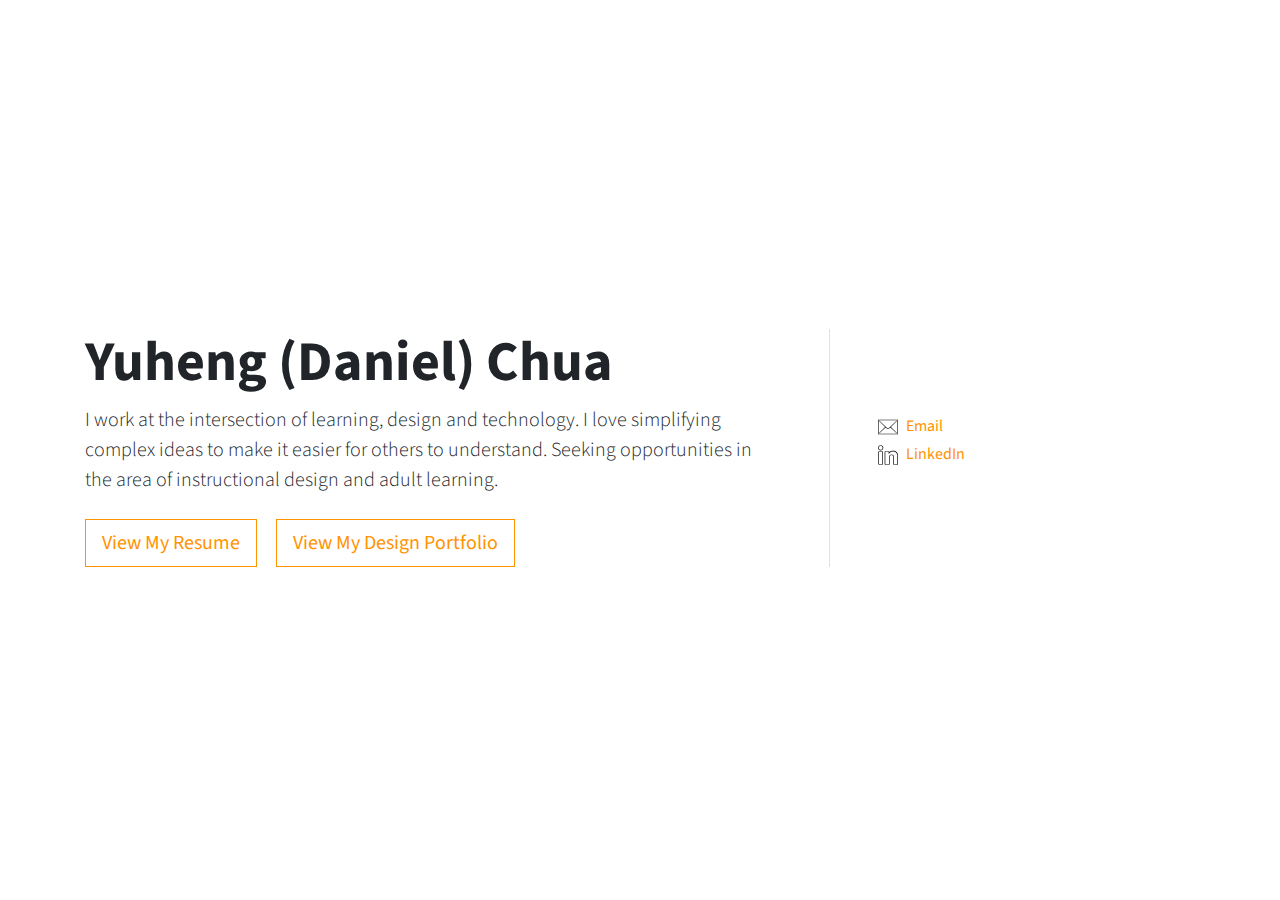
==== commit 70710c27: "Update index buttons and spacing" ====
--- a/index.html
+++ b/index.html
@@ -26,15 +26,13 @@
           <h1 class="display-4 font-weight-bold">Yuheng (Daniel) Chua</h1>
           <p class="lead mb-4">I work at the intersection of learning, design and technology. I love simplifying complex ideas to make it easier for others to understand. Seeking opportunities in the area of instructional design and adult learning.
           </p>
-          <div class="mb-3">
-            <a href="/resume.html" class="btn btn-outline-primary">My Resume</a>
-          </div>
-          <div class="">
-            <a href="/portfolio.html" class="btn btn-outline-primary">My Design Portfolio</a>
+          <div class="mb-4 mb-lg-0 text-center text-lg-left">
+            <a href="/resume.html" class="btn btn-lg btn-outline-primary mr-3">View My Resume</a>
+            <a href="/portfolio.html" class="btn btn-lg btn-outline-primary">View My Design Portfolio</a>
           </div>
         </div><!-- .col -->
 
-        <div class="col-12 col-lg-4 pl-lg-5">
+        <div class="col-12 col-lg-4 pl-lg-5 text-center text-lg-left">
           <p class="mb-1">
             <a href="mailto:chuayuheng@gmail.com">
               <img src="images/mail.svg" width=20 alt="Email" class="align-text-bottom"><span class="ml-2 my-0">Email</span>
--- a/css/styles.css
+++ b/css/styles.css
@@ -9,6 +9,10 @@
 
 .font-weight-semi-bold {
   font-weight: 600;
+}
+
+.btn-outline-primary:hover {
+  color: white;
 }
 
 /* Add monospace class */
@@ -38,22 +42,40 @@
   opacity: 80%;
 }
 
-/* Navbar */
-.sticky-nav {
-  position: fixed;
+/* Profile */
+#profile {
+  margin-top: 40px;
   z-index: 100;
-  top: 0;
-  width: 100%;
 }
 
-.active {
+@media (min-width: 992px) {
+  #profile p {
+    width: 85%;
+    margin-left: auto;
+    margin-right: auto;
+  }
+}
+
+#top-nav .active {
+  color: #b9b9b9 !important
+}
+
+/* Right Navbar */
+#navbar {
+  display: none;
+}
+
+#navbar .active {
   background-color: #0848A1;
 }
 
 @media (min-width: 992px) {
   #navbar {
+    display: block;
     width: 100px;
+    position: fixed;
     float: right;
+    top: 330px !important;
     right: 20px;
     padding: 0;
     opacity: 90%;
@@ -62,21 +84,15 @@
   #navbar .navbar-nav {
     display: flex;
     flex-direction: column;
-    margin-top: 0 !important;
+    margin-top: 0px !important;
   }
 
-  .nav-link {
+  #navbar .nav-link {
     display: flex;
     justify-content: center;
     align-items: center;
     padding-top: 2.1rem;
     padding-bottom: 2.1rem;
-  }
-
-  .sticky-nav {
-    position: fixed;
-    top: 50px;
-    right: 20px;
   }
 }
 
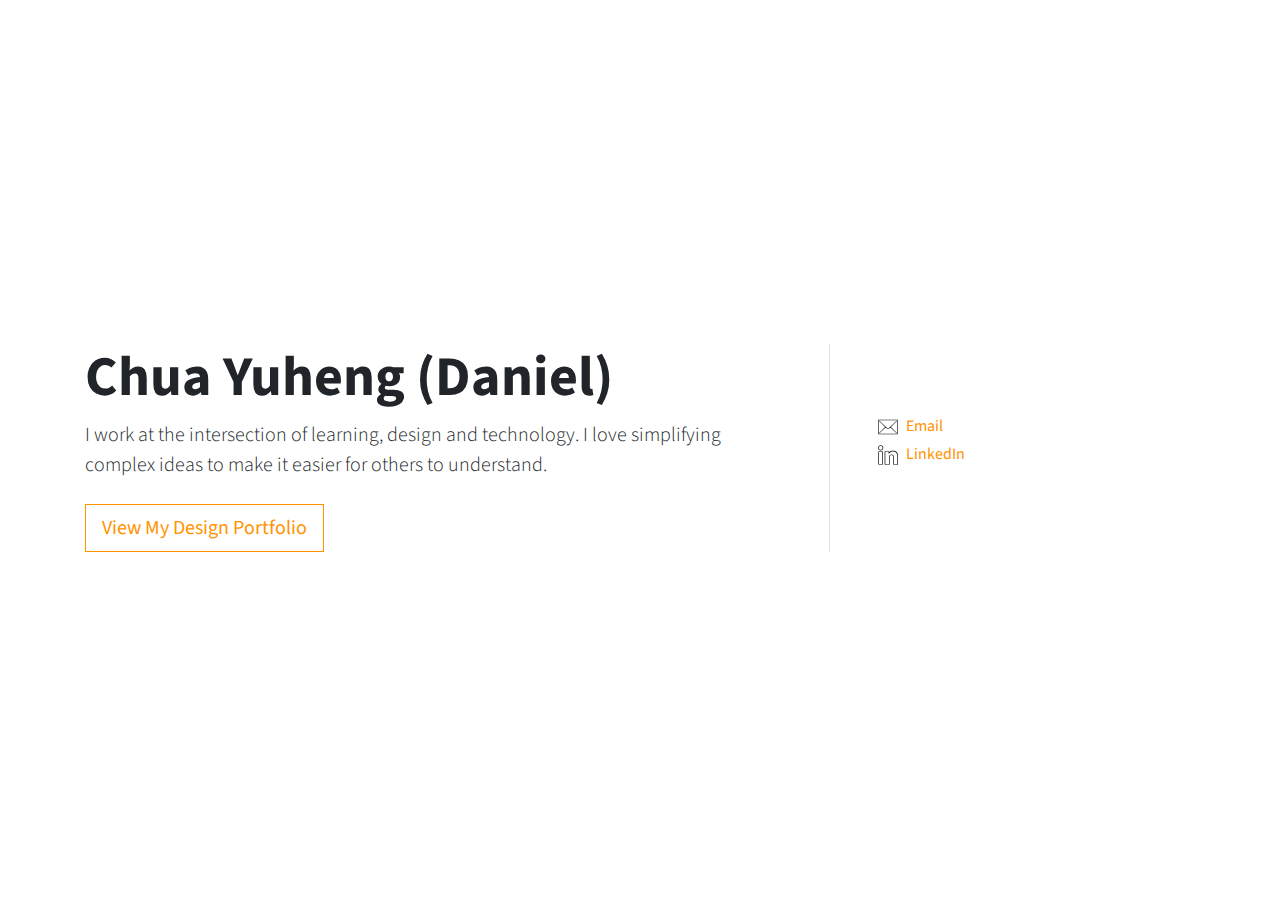
==== commit 42d4c6c4: "Remove resume from index Simplify personal summary Change name order" ====
--- a/index.html
+++ b/index.html
@@ -23,12 +23,11 @@
       <div class="row align-items-center">
 
         <div class="col-12 col-lg-8 border-lg-right pr-lg-5">
-          <h1 class="display-4 font-weight-bold">Yuheng (Daniel) Chua</h1>
-          <p class="lead mb-4">I work at the intersection of learning, design and technology. I love simplifying complex ideas to make it easier for others to understand. Seeking opportunities in the area of instructional design and adult learning.
+          <h1 class="display-4 font-weight-bold">Chua Yuheng (Daniel)</h1>
+          <p class="lead mb-4">I work at the intersection of learning, design and technology. I love simplifying complex ideas to make it easier for others to understand.
           </p>
           <div class="mb-4 mb-lg-0 text-center text-lg-left">
-            <a href="/resume.html" class="btn btn-lg btn-outline-primary mr-3">View My Resume</a>
-            <a href="/portfolio.html" class="btn btn-lg btn-outline-primary">View My Design Portfolio</a>
+            <a href="/portfolio" class="btn btn-lg btn-outline-primary vert-btn-stack">View My Design Portfolio</a>
           </div>
         </div><!-- .col -->
 
@@ -63,4 +62,4 @@
   </script>
 </body>
 
-</html>+</html>
--- a/css/styles.css
+++ b/css/styles.css
@@ -18,6 +18,10 @@
 /* Add monospace class */
 .text-monospace {
   font-family: 'Source Code Pro', sans-serif !important;
+}
+
+.small-caps {
+  font-variant: small-caps;
 }
 
 .mybg-light-grey {
@@ -60,7 +64,12 @@
   color: #b9b9b9 !important
 }
 
-/* Right Navbar */
+/* Top Navbar */
+.dropdown-item.active, .dropdown-item:active {
+  background-color: #343a40;
+}
+
+/* Right Navbar (Resume Page) */
 #navbar {
   display: none;
 }
@@ -96,7 +105,30 @@
   }
 }
 
-/*****************   SECTION CONTENTS   *****************/
+/*****************   BACK TO TOP BUTTON   *****************/
+.back-to-top {
+  position: fixed;
+  bottom: 30px;
+  right: 30px;
+  opacity: 50%;
+}
+
+@media (min-width: 992px) {
+  .back-to-top {
+    display: none;
+  }
+}
+
+/*****************   HOME PAGE   *****************/
+@media (max-width: 476px) {
+  .vert-btn-stack {
+    margin-left: auto !important;
+    margin-right: auto !important;
+    margin-bottom: 1rem !important;
+  }
+}
+
+/*****************   SECTION CONTENTS (RESUME)   *****************/
 @media (min-width: 768px) {
   .section-contents {
     width: 75%;
@@ -121,6 +153,28 @@
   }
 }
 
+/*****************   PORTFOLIO   *****************/
+.overlay-div {
+  height: 100%;
+  width: 100%;
+  position: absolute;
+  background-color: #000;
+  opacity: .4;
+}
+
+/* Image Zoom on Hover */
+.img-hover-zoom {
+  overflow: hidden;
+}
+
+.img-hover-zoom img {
+  transition: transform .5s ease;
+}
+
+.img-hover-zoom:hover img {
+  transform: scale(1.3);
+}
+
 /*****************   FOOTER   *****************/
 .footer-credits {
   font-weight: 300;
